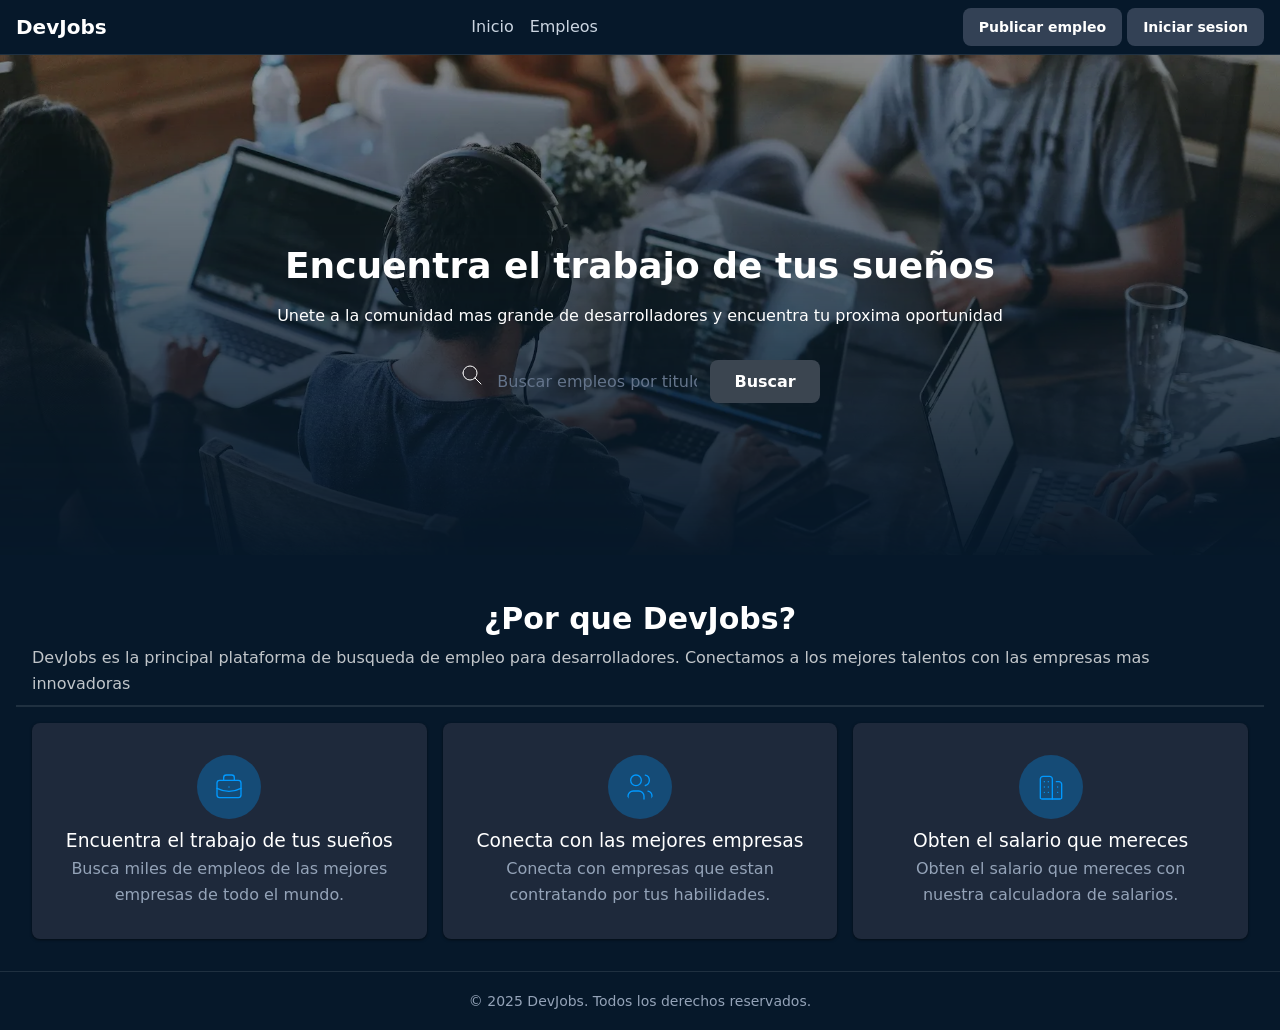
==== 00-html-css/index.html @ 99eeb0a1 "feat: primera parte de html y css" ====
<!DOCTYPE html>
<html lang="es">
<head>
    <title>DevJobs - Inicio</title>
    <meta charset="UTF-8">
    <meta name="description" content="Encuentra las mejores ofertas de trabajo ara desarrolladores en DevJobs.">
    <link rel="stylesheet" href="./styles.css">
</head>
<body>
    <header>
        <h2>DevJobs</h2>

        <nav>
            <a href="">Inicio</a>
            <a href="">Empleos</a>
        </nav>

        <div>
            <a href="">Publicar empleo</a>
            <a href="">Iniciar sesion</a>
        </div>
    </header>
    <main>
        <section>
            <img src="./background.webp" width="200"/>

            <h1>Encuentra el trabajo de tus sueños</h1>
            <p>Unete a la comunidad mas grande de 
                desarrolladores y encuentra tu proxima oportunidad
            </p>

            <form role="search">
                <svg  xmlns="http://www.w3.org/2000/svg"  width="24"  height="24"  viewBox="0 0 24 24"  fill="none"  stroke="currentColor"  stroke-width="1"  stroke-linecap="round"  stroke-linejoin="round"  class="icon icon-tabler icons-tabler-outline icon-tabler-search"><path stroke="none" d="M0 0h24v24H0z" fill="none"/><path d="M10 10m-7 0a7 7 0 1 0 14 0a7 7 0 1 0 -14 0" /><path d="M21 21l-6 -6" /></svg>
                
                <input required type="text" placeholder="Buscar empleos por titulo, hablidad o empresa">

                <button type="submit">Buscar</button>
            </form>
        </section>

        <section>
            <header>
                <h2>¿Por que DevJobs?</h2>
                <p>DevJobs es la principal plataforma de busqueda de empleo
                    para desarrolladores. Conectamos a los mejores talentos con las empresas mas innovadoras
                </p>
            </header>
            <footer>
                <article>
                    <svg  xmlns="http://www.w3.org/2000/svg"  width="24"  height="24"  viewBox="0 0 24 24"  fill="none"  stroke="currentColor"  stroke-width="1"  stroke-linecap="round"  stroke-linejoin="round"  class="icon icon-tabler icons-tabler-outline icon-tabler-briefcase"><path stroke="none" d="M0 0h24v24H0z" fill="none"/><path d="M3 7m0 2a2 2 0 0 1 2 -2h14a2 2 0 0 1 2 2v9a2 2 0 0 1 -2 2h-14a2 2 0 0 1 -2 -2z" /><path d="M8 7v-2a2 2 0 0 1 2 -2h4a2 2 0 0 1 2 2v2" /><path d="M12 12l0 .01" /><path d="M3 13a20 20 0 0 0 18 0" /></svg>
                    <h3>Encuentra el trabajo de tus sueños</h3>
                    <p>Busca miles de empleos de las mejores empresas de todo el mundo.</p>
                </article>
                <article>
                    <svg  xmlns="http://www.w3.org/2000/svg"  width="24"  height="24"  viewBox="0 0 24 24"  fill="none"  stroke="currentColor"  stroke-width="1"  stroke-linecap="round"  stroke-linejoin="round"  class="icon icon-tabler icons-tabler-outline icon-tabler-users"><path stroke="none" d="M0 0h24v24H0z" fill="none"/><path d="M9 7m-4 0a4 4 0 1 0 8 0a4 4 0 1 0 -8 0" /><path d="M3 21v-2a4 4 0 0 1 4 -4h4a4 4 0 0 1 4 4v2" /><path d="M16 3.13a4 4 0 0 1 0 7.75" /><path d="M21 21v-2a4 4 0 0 0 -3 -3.85" /></svg>
                    <h3>Conecta con las mejores empresas</h3>
                    <p>Conecta con empresas que estan contratando por tus habilidades.</p>
                </article>
                <article>
                    <svg  xmlns="http://www.w3.org/2000/svg"  width="24"  height="24"  viewBox="0 0 24 24"  fill="none"  stroke="currentColor"  stroke-width="1"  stroke-linecap="round"  stroke-linejoin="round"  class="icon icon-tabler icons-tabler-outline icon-tabler-buildings"><path stroke="none" d="M0 0h24v24H0z" fill="none"/><path d="M4 21v-15c0 -1 1 -2 2 -2h5c1 0 2 1 2 2v15" /><path d="M16 8h2c1 0 2 1 2 2v11" /><path d="M3 21h18" /><path d="M10 12v0" /><path d="M10 16v0" /><path d="M10 8v0" /><path d="M7 12v0" /><path d="M7 16v0" /><path d="M7 8v0" /><path d="M17 12v0" /><path d="M17 16v0" /></svg>
                    <h3>Obten el salario que mereces</h3>
                    <p>Obten el salario que mereces con nuestra calculadora de salarios.</p>
                </article>
            </footer>
        </section>
    </main>
    <footer>
        <small>&copy; 2025 DevJobs. Todos los derechos reservados.</small>
    </footer>

</body>
</html>
---- 00-html-css/styles.css ----
* {
  margin: 0;
  padding: 0;
  box-sizing: border-box;
}






:root {
  --primary: #3b4550;
  --primary-dark: #0a3d66;
  --primary-hover: #0d5ba8;
  --primary-light: #09f;
  --background: #06182a;
  --text-primary: #ffffff;
  --text-secondary: #cbd5e1;
  --text-muted: #94a3b8;
  --border: rgba(255, 255, 255, 0.1);
  --card-bg: #1e293b;
  --shadow: rgba(0, 0, 0, 0.3);
  --input-bg: #1e293b;
  --hsla-example: hsla(210, 100%, 56%, 1);
}










@font-face {
  font-family: 'Inter Variable';
  font-style: normal;
  font-display: swap;
  font-weight: 100 900;
  src: url(https://cdn.jsdelivr.net/fontsource/fonts/inter:vf@latest/latin-wght-normal.woff2) format('woff2-variations');
  unicode-range: U+0000-00FF,U+0131,U+0152-0153,U+02BB-02BC,U+02C6,U+02DA,U+02DC,U+0304,U+0308,U+0329,U+2000-206F,U+20AC,U+2122,U+2191,U+2193,U+2212,U+2215,U+FEFF,U+FFFD;
}










body {
  font-family: system-ui;
  background-color: var(--background);
  color: var(--text-primary);
  min-height: 100vh;
  display: flex;
  flex-direction: column;
  line-height: 1.6;
}













/* Títulos principales */
h1 {
  font-size: 2.25rem;
  font-weight: 900;
  margin-bottom: 1rem;
  line-height: 1.2;
  text-wrap: balance;
}

h1 + p {
  text-wrap: balance;
  margin-bottom: 2rem
}

/* Header */
header {
  border-bottom: 1px solid var(--border);
  background: var(--background);
  padding: .5rem 1rem;
  display: flex;
  align-items: center;
  justify-content: space-between;
  gap: 2rem;

  h2 {
    font-size: 1.25rem;
    font-weight: 700;
    color: var(--text-primary);
  }
}

/* Navegación del header a otras páginas */
nav {
  align-items: center;
  gap: 1rem;
  display: flex;

  a {
    text-decoration: none;
    color: var(--text-secondary);
    transition: color 0.2s;
    font-weight: 500;

    &:hover, &:focus {
      color: var(--primary);
      outline: none;
    }
  }
}

/* Botones del Header */
header div a {
  padding: 0.5rem 1rem;
  border-radius: 0.5rem;
  background-color: #334155;
  color: var(--text-primary);
  display: inline-block;
  font-size: 0.875rem;
  font-weight: 700;
  text-decoration: none;
  /* TODO */
}

/* Hero */
main > section:nth-child(1) {
  height: 500px;
  text-align: center;
  display: flex;
  flex-direction: column;
  justify-content: center;
  align-items: center;

  h1 {
    padding-top: 36px;
  }

  & > img {
    position: absolute;
    width: 100%;
    height: 100%;
    object-fit: cover;
    z-index: -1;
    left: 0;
    right: 0;
    mask-image: linear-gradient(to bottom, rgba(16, 25, 34, 1) 5%, rgba(16, 25, 34, 0) 80%);
  }
}

/* Formulario de Búsqueda */
form {
  max-width: 42rem;
  width: 100%;
  margin: 0 auto;
  padding-inline: 1rem;
}

form > div {
  display: flex;
  align-items: center;
  background-color: var(--input-bg);
  border-radius: 0.5rem;
  box-shadow: 0 10px 15px -3px var(--shadow);
  padding: 0.5rem;
  gap: 0.5rem;
}

form span {
  padding-left: 0.75rem;
  color: var(--text-muted);
  display: flex;
  align-items: center;
  flex-shrink: 0;
}

form input[type="text"] {
  flex: 1;
  background: transparent;
  border: none;
  outline: none;
  color: var(--text-primary);
  padding: 0.75rem 0.5rem;
  font-size: 1rem;
  font-family: inherit;
}

form input[type="text"]::placeholder {
  color: #64748b;
}

form button[type="submit"] {
  padding: 0.75rem 1.5rem;
  border-radius: 0.5rem;
  background-color: var(--primary);
  color: white;
  font-weight: 700;
  border: none;
  cursor: pointer;
  transition: background-color 0.2s;
  font-family: inherit;
  font-size: 1rem;
  white-space: nowrap;
}

form button[type="submit"]:hover,
form button[type="submit"]:focus {
  background-color: var(--primary-hover);
  outline: 2px solid white;
  outline-offset: 2px;
}

/* Features Section */
main > section:nth-child(2) {
  padding-inline: 1rem;
  background-color: var(--background);
  padding-top: 2rem;

  & > header {
    gap: 2px;
    flex-direction: column;

    h2 {
      margin-bottom: 0;
    }

    p {
      opacity: .75;
    }
  }

  & > div {
    max-width: 1280px;
    margin: 0 auto;
  }
}

main > section:nth-child(2) h2 {
  font-size: 1.875rem;
  font-weight: 700;
  color: var(--text-primary);
  margin-bottom: 1rem;
}

main > section:nth-child(2) > div > div:first-child > p {
  font-size: 1.125rem;
  color: var(--text-muted);
  max-width: 42rem;
  margin: 0 auto;
}

/* Grid de Features */
main > section:nth-child(2) footer {
    display: grid;
    grid-template-columns: repeat(auto-fit, minmax(280px, 1fr));
    gap: 16px;
}

/* Feature Cards */
/* article {
  background-color: var(--card-bg);
  padding: 2rem;
  margin-bottom: 16px;
  border-radius: 0.5rem;                   
  box-shadow: 0px 1px 3px 0 var(--shadow); 

  svg {
    color: var(--primary-light);          
    background: rgba(0, 153, 255, 0.3);  
    border-radius: 9999px;               
    width: 64px;                         
    height: 64px;                        
    padding: 16px;                       
  }

  h3 {
    font-weight: 500;
  }

  p {
    color: var(--text-muted);
  }
} */

/* Footer */
footer {
  background-color: var(--background);
  border-top: 1px solid var(--border);
  text-align: center;
  padding: 16px;

  small {
    color: var(--text-muted);
    font-size: 0.875rem;
  }
}

article {
    background-color: var(--card-bg);
    padding: 2rem; /*unidad relativa ej 16px fijo, 2 veces la unidad relativa*/
    margin-bottom: 16px;
    border-radius: 0.5rem;
    box-shadow: 0px 1px 3px 0px rgba(0, 0, 0, 0.5);

    svg {
        color: var(--primary-light);
        background: rgba(0, 153, 255, .3);
        width: 64px;
        height: 64px;
        border-radius: 100% ;
        padding: 16px;
    }

    p {
        color: var(--text-muted);
    }

    h3 {
        font-weight: 500;
    }
}
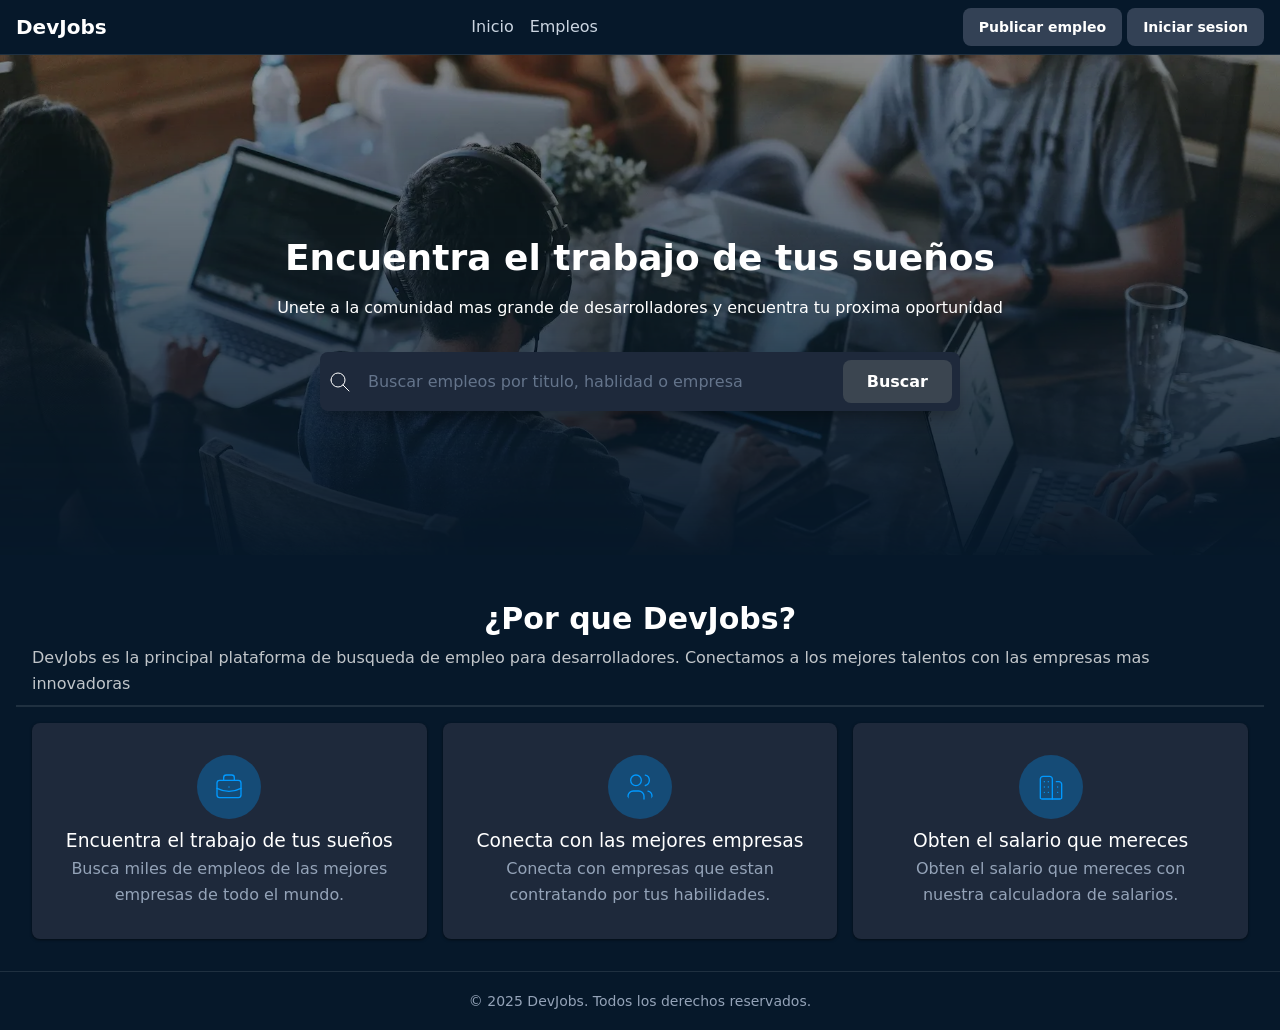
==== commit 995400ef: "fix:correccion de un estilo" ====
--- a/00-html-css/index.html
+++ b/00-html-css/index.html
@@ -30,11 +30,13 @@
             </p>
 
             <form role="search">
-                <svg  xmlns="http://www.w3.org/2000/svg"  width="24"  height="24"  viewBox="0 0 24 24"  fill="none"  stroke="currentColor"  stroke-width="1"  stroke-linecap="round"  stroke-linejoin="round"  class="icon icon-tabler icons-tabler-outline icon-tabler-search"><path stroke="none" d="M0 0h24v24H0z" fill="none"/><path d="M10 10m-7 0a7 7 0 1 0 14 0a7 7 0 1 0 -14 0" /><path d="M21 21l-6 -6" /></svg>
-                
-                <input required type="text" placeholder="Buscar empleos por titulo, hablidad o empresa">
-
-                <button type="submit">Buscar</button>
+                <div>
+                    <svg  xmlns="http://www.w3.org/2000/svg"  width="24"  height="24"  viewBox="0 0 24 24"  fill="none"  stroke="currentColor"  stroke-width="1"  stroke-linecap="round"  stroke-linejoin="round"  class="icon icon-tabler icons-tabler-outline icon-tabler-search"><path stroke="none" d="M0 0h24v24H0z" fill="none"/><path d="M10 10m-7 0a7 7 0 1 0 14 0a7 7 0 1 0 -14 0" /><path d="M21 21l-6 -6" /></svg>
+                    
+                    <input required type="text" placeholder="Buscar empleos por titulo, hablidad o empresa">
+    
+                    <button type="submit">Buscar</button>
+                </div>
             </form>
         </section>
 
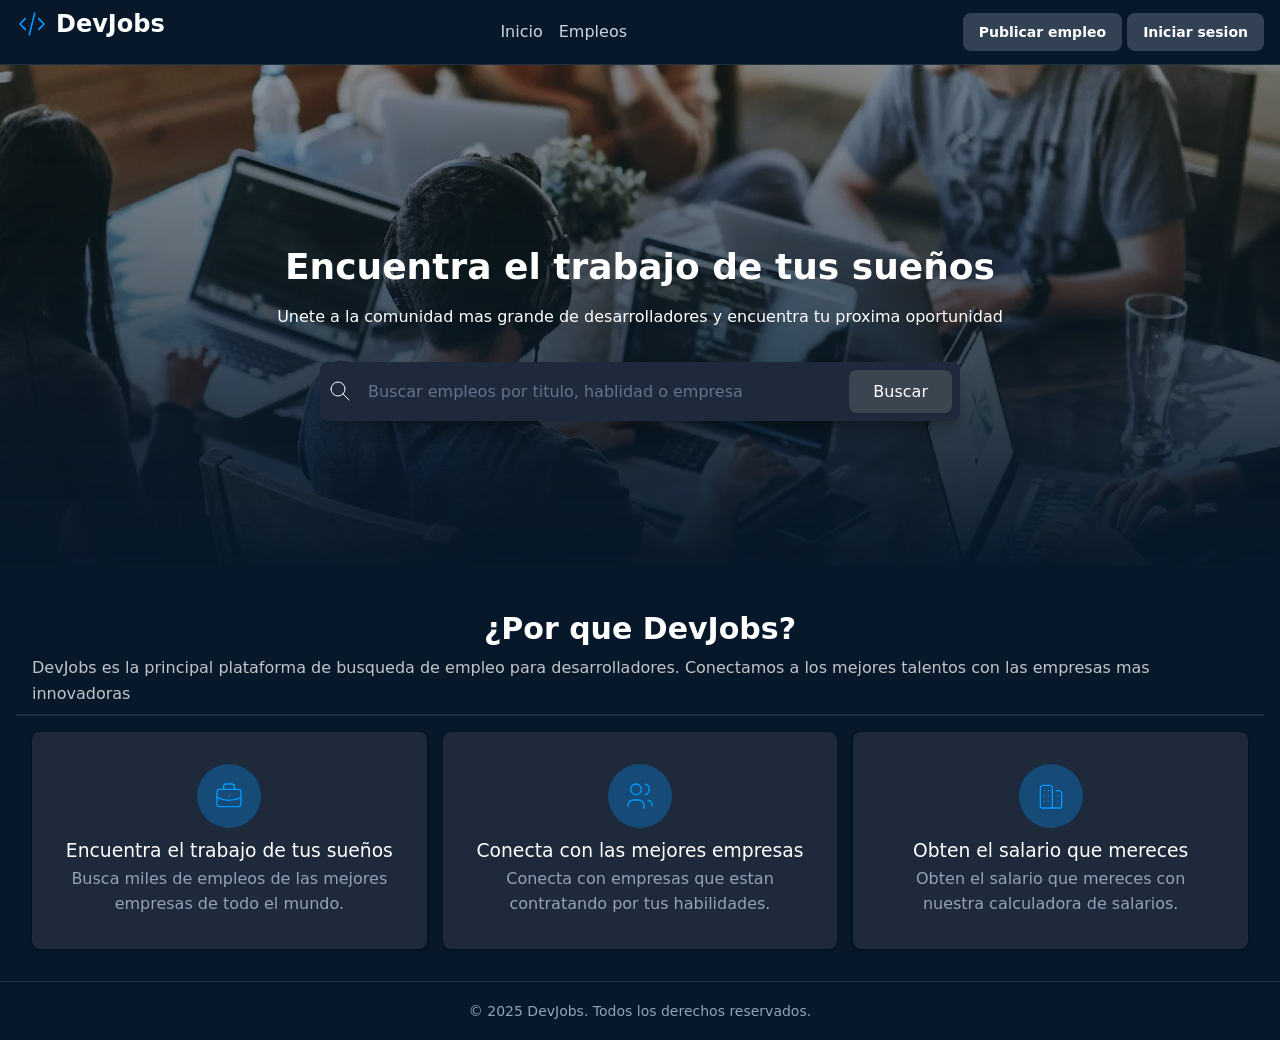
==== commit d53779ea: "feat: seguimiento directo 2, archivo empleos1.html modificacion de styles.css para globalizar" ====
--- a/00-html-css/index.html
+++ b/00-html-css/index.html
@@ -8,11 +8,14 @@
 </head>
 <body>
     <header>
-        <h2>DevJobs</h2>
+        <h1>
+            <svg  xmlns="http://www.w3.org/2000/svg"  width="24"  height="24"  viewBox="0 0 24 24"  fill="none"  stroke="currentColor"  stroke-width="1.25"  stroke-linecap="round"  stroke-linejoin="round"  class="icon icon-tabler icons-tabler-outline icon-tabler-code"><path stroke="none" d="M0 0h24v24H0z" fill="none"/><path d="M7 8l-4 4l4 4" /><path d="M17 8l4 4l-4 4" /><path d="M14 4l-4 16" /></svg>
+            DevJobs
+        </h1>
 
         <nav>
-            <a href="">Inicio</a>
-            <a href="">Empleos</a>
+            <a href="index.html">Inicio</a>
+            <a href="empleos1.html" >Empleos</a>
         </nav>
 
         <div>
--- a/00-html-css/styles.css
+++ b/00-html-css/styles.css
@@ -97,15 +97,25 @@
   align-items: center;
   justify-content: space-between;
   gap: 2rem;
-
-  h2 {
-    font-size: 1.25rem;
-    font-weight: 700;
-    color: var(--text-primary);
-  }
-}
-
-/* Navegación del header a otras páginas */
+  
+  h1 {
+    font-size: 1.5rem;
+    line-height: 1.2;
+    text-wrap: balance; 
+    display: flex;
+    align-items: center;
+    gap: 0.5rem;  
+
+    svg {
+      width: 2rem;
+      height: 2rem;
+      color: var(--primary-light);
+    }
+  }
+}
+
+  
+  /* Navegación del header a otras páginas */
 nav {
   align-items: center;
   gap: 1rem;
@@ -203,26 +213,31 @@
   color: #64748b;
 }
 
-form button[type="submit"] {
+button[type="submit"] {
   padding: 0.75rem 1.5rem;
   border-radius: 0.5rem;
   background-color: var(--primary);
   color: white;
-  font-weight: 700;
+  font-weight: 400;
   border: none;
   cursor: pointer;
-  transition: background-color 0.2s;
+  transition: all 0.2s;
   font-family: inherit;
   font-size: 1rem;
   white-space: nowrap;
-}
-
-form button[type="submit"]:hover,
-form button[type="submit"]:focus {
-  background-color: var(--primary-hover);
-  outline: 2px solid white;
-  outline-offset: 2px;
-}
+
+  &:hover,
+  &:focus {
+    background-color: var(--primary-hover);
+    outline: 2px solid white;
+    outline-offset: 2px;
+  }
+
+  &:active {
+    transform: scale(0.90);
+  }
+}
+
 
 /* Features Section */
 main > section:nth-child(2) {
@@ -334,4 +349,77 @@
     }
 }
 
-
+/* Jobs search */
+.jobs-search {
+    margin: 0;
+    padding: 0;
+    height: auto !important;
+
+
+    h1 {
+      font-size: 2.5rem;
+      margin-bottom: .25rem;
+    }
+
+    p {
+      font-size: 1.125rem;
+      color: var(--text-muted);
+      margin-bottom: 1.5rem;
+    }
+
+    .search-bar {
+      background: var(--input-bg);
+      padding: .25rem .5rem;
+    }
+
+    .search-filters {
+      display: flex;
+      flex-wrap: wrap;
+      margin-top: .5rem;
+    }
+
+    form {
+      width: 100%;
+      max-width: 1200px;
+    }
+
+    form div {
+      background: none;
+      box-shadow: none;
+      padding: 0;
+    }
+}
+
+.job-listing {
+  border: 1px solid rgba(255, 255, 255, .3);
+  border-radius: 1rem;
+
+  article {
+    background: none;
+    box-shadow: none;
+    border-radius: 0;
+    border-bottom: 1px solid rgba(255, 255, 255, 0.3);
+    margin: 0;
+
+    display: flex;
+    align-items: start;
+    gap: 1rem;
+
+    small {
+      font-size: .875rem;
+      opacity: .75;
+    }
+
+    p {
+      margin-top: 0.5rem;
+    }
+
+    &:last-child {
+      border-bottom: none;
+    }
+  }
+}
+
+.pagination {
+  
+}
